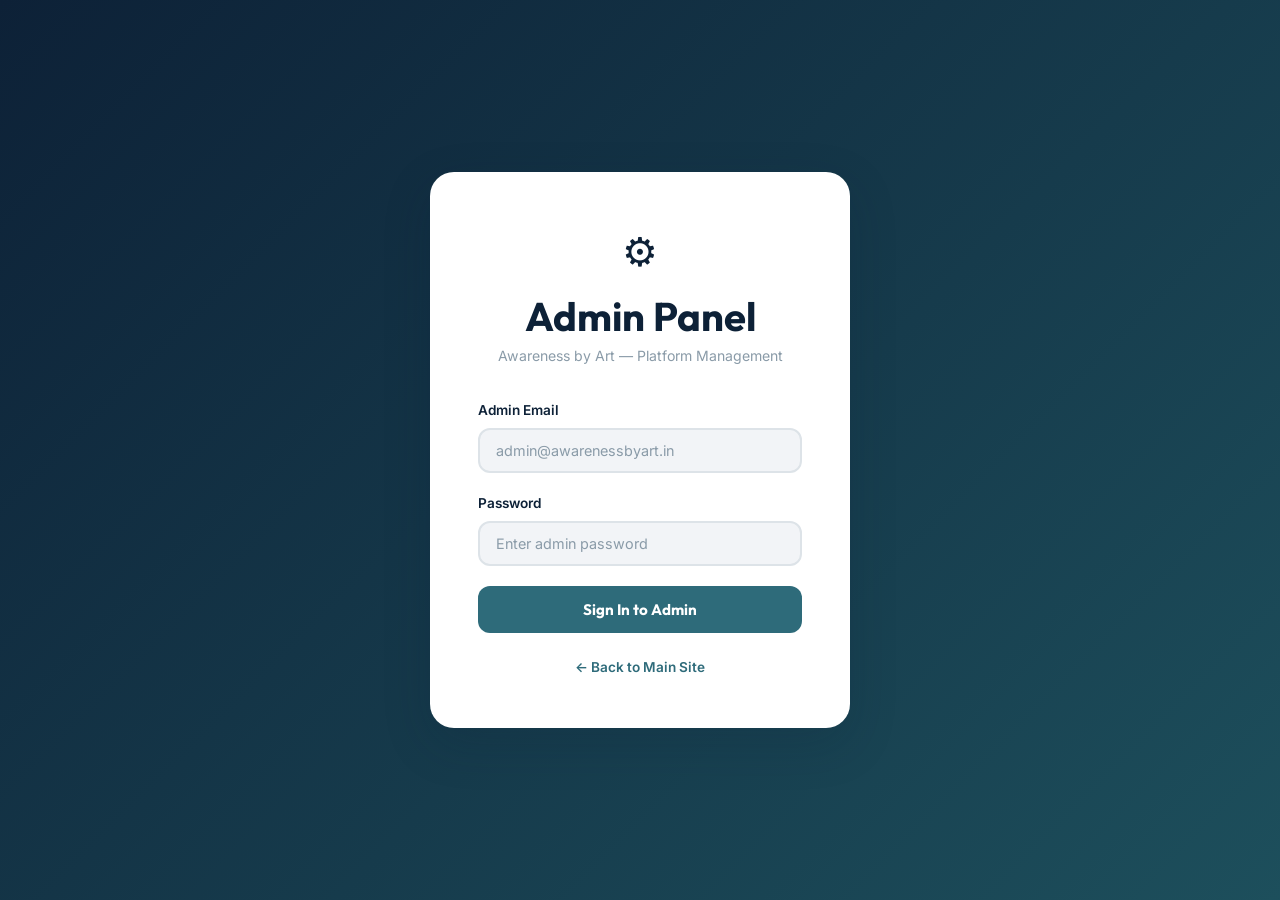
==== admin.html @ 3b75ef31 "Initial release: Awareness by Art platform with admin panel - Public site: home, events & calendar, " ====
<!DOCTYPE html>
<html lang="en">
<head>
  <meta charset="UTF-8" />
  <meta name="viewport" content="width=device-width, initial-scale=1.0" />
  <title>Admin Panel — Awareness by Art</title>
  <link rel="icon" href="data:image/svg+xml,<svg xmlns='http://www.w3.org/2000/svg' viewBox='0 0 100 100'><text y='.9em' font-size='90'>&#x2699;</text></svg>" />
  <link rel="stylesheet" href="css/style.css" />
  <link rel="preconnect" href="https://fonts.googleapis.com" />
  <link rel="preconnect" href="https://fonts.gstatic.com" crossorigin />
  <style>
    /* ─── Admin-specific overrides ─── */
    .admin-layout { display: grid; grid-template-columns: 260px 1fr; min-height: 100vh; }
    .admin-sidebar {
      background: var(--navy); color: white; padding: 0;
      position: sticky; top: 0; height: 100vh; overflow-y: auto;
      display: flex; flex-direction: column;
    }
    .admin-brand { padding: 24px; border-bottom: 1px solid rgba(255,255,255,0.08); }
    .admin-brand h2 { color: white; font-size: 1.1rem; margin-bottom: 2px; }
    .admin-brand p { color: rgba(255,255,255,0.4); font-size: 0.75rem; }
    .admin-nav { padding: 16px 0; flex: 1; }
    .admin-nav-item {
      display: flex; align-items: center; gap: 12px;
      padding: 12px 24px; color: rgba(255,255,255,0.55);
      font-weight: 500; font-size: 0.88rem; cursor: pointer;
      transition: all 0.2s ease; border-left: 3px solid transparent;
    }
    .admin-nav-item:hover { color: white; background: rgba(255,255,255,0.06); }
    .admin-nav-item.active { color: white; background: rgba(46,107,122,0.25); border-left-color: var(--primary-light); font-weight: 700; }
    .admin-nav-item .nav-icon { font-size: 1.1rem; width: 24px; text-align: center; }
    .admin-nav-footer { padding: 16px 24px; border-top: 1px solid rgba(255,255,255,0.08); }
    .admin-main { background: var(--bg); padding: 32px; overflow-y: auto; }
    .admin-header { display: flex; align-items: center; justify-content: space-between; margin-bottom: 32px; }
    .admin-header h1 { font-size: 1.5rem; }
    .admin-stat-grid { display: grid; grid-template-columns: repeat(4, 1fr); gap: 20px; margin-bottom: 32px; }
    .admin-stat {
      background: white; border-radius: var(--radius-lg); padding: 24px;
      box-shadow: var(--shadow-sm); border: 1px solid var(--border-light);
    }
    .admin-stat .label { color: var(--text-muted); font-size: 0.78rem; font-weight: 600; text-transform: uppercase; letter-spacing: 0.08em; margin-bottom: 8px; }
    .admin-stat .value { font-family: var(--font-heading); font-size: 2rem; font-weight: 900; color: var(--navy); }
    .admin-stat .sub { color: var(--text-muted); font-size: 0.8rem; margin-top: 4px; }
    .admin-stat.primary .value { color: var(--primary); }
    .admin-stat.gold .value { color: var(--gold); }
    .admin-stat.success .value { color: var(--success); }

    .admin-card { background: white; border-radius: var(--radius-lg); box-shadow: var(--shadow-sm); border: 1px solid var(--border-light); overflow: hidden; }
    .admin-card-header { padding: 20px 24px; border-bottom: 1px solid var(--border-light); display: flex; align-items: center; justify-content: space-between; }
    .admin-card-header h3 { font-size: 1rem; }
    .admin-card-body { padding: 24px; }
    .admin-card-body.flush { padding: 0; }

    .admin-table { width: 100%; border-collapse: collapse; }
    .admin-table th { text-align: left; padding: 12px 16px; font-size: 0.75rem; font-weight: 700; color: var(--text-muted); text-transform: uppercase; letter-spacing: 0.06em; background: var(--bg); border-bottom: 2px solid var(--border); white-space: nowrap; }
    .admin-table td { padding: 14px 16px; border-bottom: 1px solid var(--border-light); font-size: 0.88rem; color: var(--text-secondary); vertical-align: middle; }
    .admin-table tr:hover td { background: rgba(46,107,122,0.04); }
    .admin-table .actions { display: flex; gap: 6px; flex-wrap: nowrap; }

    .admin-filters { display: flex; gap: 12px; align-items: center; flex-wrap: wrap; margin-bottom: 20px; }
    .admin-search { padding: 10px 16px; border: 2px solid var(--border); border-radius: var(--radius-md); font-size: 0.88rem; background: white; min-width: 240px; outline: none; transition: border-color 0.2s; }
    .admin-search:focus { border-color: var(--primary); }

    .btn-xs { padding: 5px 10px; font-size: 0.75rem; border-radius: 6px; }
    .btn-success { background: var(--success); color: white; }
    .btn-success:hover { background: #1aab4f; }
    .btn-warning { background: var(--warning); color: white; }
    .btn-warning:hover { background: #d98b09; }
    .btn-danger { background: var(--error); color: white; }
    .btn-danger:hover { background: #d63131; }

    /* Login screen */
    .admin-login-screen {
      min-height: 100vh; display: flex; align-items: center; justify-content: center;
      background: linear-gradient(135deg, var(--navy) 0%, var(--primary-dark) 100%);
    }
    .admin-login-box {
      background: white; border-radius: var(--radius-xl); padding: 48px;
      max-width: 420px; width: 100%; box-shadow: var(--shadow-xl);
    }

    /* Event form */
    .event-form-grid { display: grid; grid-template-columns: 1fr 1fr; gap: 16px; }

    @media (max-width: 1024px) {
      .admin-layout { grid-template-columns: 1fr; }
      .admin-sidebar { position: fixed; left: -280px; z-index: 200; transition: left 0.3s; width: 260px; }
      .admin-sidebar.open { left: 0; }
      .admin-stat-grid { grid-template-columns: repeat(2, 1fr); }
      .admin-mobile-toggle { display: block !important; }
    }
    @media (max-width: 600px) {
      .admin-stat-grid { grid-template-columns: 1fr; }
      .admin-main { padding: 16px; }
      .event-form-grid { grid-template-columns: 1fr; }
    }
    .admin-mobile-toggle { display: none; position: fixed; top: 16px; left: 16px; z-index: 201; background: var(--navy); color: white; width: 44px; height: 44px; border-radius: 50%; font-size: 1.3rem; box-shadow: var(--shadow-lg); }
  </style>
</head>
<body>

<!-- LOGIN SCREEN -->
<div id="admin-login-screen" class="admin-login-screen">
  <div class="admin-login-box">
    <div style="text-align:center;margin-bottom:32px">
      <div style="font-size:2.5rem;margin-bottom:8px">&#9881;</div>
      <h2 style="margin-bottom:4px">Admin Panel</h2>
      <p style="color:var(--text-muted);font-size:0.88rem">Awareness by Art &mdash; Platform Management</p>
    </div>
    <div class="form-group">
      <label class="form-label" for="admin-email">Admin Email</label>
      <input id="admin-email" class="form-input" type="email" placeholder="admin@awarenessbyart.in" />
    </div>
    <div class="form-group">
      <label class="form-label" for="admin-pass">Password</label>
      <input id="admin-pass" class="form-input" type="password" placeholder="Enter admin password" />
    </div>
    <button class="form-submit" onclick="adminLogin()">Sign In to Admin</button>
    <p style="text-align:center;margin-top:20px">
      <a href="index.html" style="color:var(--primary);font-size:0.85rem;font-weight:600">&larr; Back to Main Site</a>
    </p>
  </div>
</div>

<!-- ADMIN LAYOUT (hidden until login) -->
<div id="admin-app" style="display:none">
  <button class="admin-mobile-toggle" onclick="document.querySelector('.admin-sidebar').classList.toggle('open')">&#9776;</button>
  <div class="admin-layout">
    <!-- Sidebar -->
    <div class="admin-sidebar">
      <div class="admin-brand">
        <h2>Awareness by Art</h2>
        <p>Admin Panel</p>
      </div>
      <div class="admin-nav">
        <div class="admin-nav-item active" data-tab="dashboard" onclick="switchAdminTab('dashboard')">
          <span class="nav-icon">&#128202;</span> Dashboard
        </div>
        <div class="admin-nav-item" data-tab="submissions" onclick="switchAdminTab('submissions')">
          <span class="nav-icon">&#128444;</span> Submissions
        </div>
        <div class="admin-nav-item" data-tab="results" onclick="switchAdminTab('results')">
          <span class="nav-icon">&#127942;</span> Declare Results
        </div>
        <div class="admin-nav-item" data-tab="users" onclick="switchAdminTab('users')">
          <span class="nav-icon">&#128101;</span> Users
        </div>
        <div class="admin-nav-item" data-tab="events" onclick="switchAdminTab('events')">
          <span class="nav-icon">&#128197;</span> Events
        </div>
      </div>
      <div class="admin-nav-footer">
        <a href="index.html" style="color:rgba(255,255,255,0.4);font-size:0.82rem;display:block;margin-bottom:12px">&larr; Back to Main Site</a>
        <button class="btn btn-outline btn-sm" style="width:100%;color:rgba(255,255,255,0.6);border-color:rgba(255,255,255,0.15)" onclick="adminLogout()">Sign Out</button>
      </div>
    </div>

    <!-- Main Content -->
    <div class="admin-main" id="admin-main"></div>
  </div>
</div>

<!-- Toast container -->
<div class="toast-container" id="toast-container" role="status" aria-live="polite"></div>

<script src="js/data.js"></script>
<script src="js/admin.js"></script>
</body>
</html>
---- css/style.css ----
/* ============================================
   THE DIGITAL ATELIER — Design System
   Primary: #2E6B7A (Teal)
   Background: #F2F4F7 (Light Gray)
   Text: #0D2137 (Dark Navy)
   Accent Gold: #C5A028
   ============================================ */

@import url('https://fonts.googleapis.com/css2?family=Outfit:wght@300;400;500;600;700;800;900&family=Inter:wght@300;400;500;600;700&display=swap');

/* ─── CSS Variables ─── */
:root {
  --primary: #2E6B7A;
  --primary-dark: #1d4f5c;
  --primary-light: #3d8fa2;
  --primary-pale: #e8f4f7;
  --navy: #0D2137;
  --navy-mid: #1a3a55;
  --gold: #C5A028;
  --gold-light: #f5d76e;
  --silver: #8A9BA8;
  --bronze: #b87333;
  --bg: #F2F4F7;
  --bg-white: #ffffff;
  --bg-card: #ffffff;
  --text-primary: #0D2137;
  --text-secondary: #4A6070;
  --text-muted: #8A9BA8;
  --border: #DDE3E8;
  --border-light: #EEF1F4;
  --success: #22c55e;
  --warning: #f59e0b;
  --error: #ef4444;
  --shadow-sm: 0 1px 3px rgba(13,33,55,0.08);
  --shadow-md: 0 4px 16px rgba(13,33,55,0.10);
  --shadow-lg: 0 8px 32px rgba(13,33,55,0.14);
  --shadow-xl: 0 16px 48px rgba(13,33,55,0.18);
  --radius-sm: 8px;
  --radius-md: 12px;
  --radius-lg: 16px;
  --radius-xl: 24px;
  --radius-pill: 999px;
  --transition: all 0.25s cubic-bezier(0.4,0,0.2,1);
  --font-heading: 'Outfit', sans-serif;
  --font-body: 'Inter', sans-serif;
}

/* ─── Reset ─── */
*, *::before, *::after { box-sizing: border-box; margin: 0; padding: 0; }
html { scroll-behavior: smooth; font-size: 16px; }
body {
  font-family: var(--font-body);
  background: var(--bg);
  color: var(--text-primary);
  line-height: 1.6;
  overflow-x: hidden;
}
img { max-width: 100%; display: block; }
a { text-decoration: none; color: inherit; }
button { cursor: pointer; border: none; background: none; font-family: inherit; }
ul { list-style: none; }
input, select, textarea { font-family: inherit; }

/* ─── Typography ─── */
h1,h2,h3,h4,h5,h6 { font-family: var(--font-heading); color: var(--navy); line-height: 1.2; }
h1 { font-size: clamp(2rem, 5vw, 3.5rem); font-weight: 800; }
h2 { font-size: clamp(1.5rem, 3.5vw, 2.5rem); font-weight: 700; }
h3 { font-size: clamp(1.1rem, 2.5vw, 1.5rem); font-weight: 700; }
h4 { font-size: 1.1rem; font-weight: 600; }
p { color: var(--text-secondary); line-height: 1.7; }

/* ─── Layout ─── */
.container { max-width: 1200px; margin: 0 auto; padding: 0 24px; }
.section { padding: 80px 0; }
.section-sm { padding: 48px 0; }
.section-title { text-align: center; margin-bottom: 16px; }
.section-subtitle { text-align: center; color: var(--text-secondary); max-width: 560px; margin: 0 auto 48px; font-size: 1rem; }
.grid-3 { display: grid; grid-template-columns: repeat(3, 1fr); gap: 24px; }
.grid-4 { display: grid; grid-template-columns: repeat(4, 1fr); gap: 24px; }
.grid-2 { display: grid; grid-template-columns: repeat(2, 1fr); gap: 24px; }

/* ─── Buttons ─── */
.btn {
  display: inline-flex; align-items: center; gap: 8px;
  padding: 12px 24px; border-radius: var(--radius-md);
  font-family: var(--font-heading); font-weight: 600; font-size: 0.9rem;
  transition: var(--transition); letter-spacing: 0.02em; white-space: nowrap;
}
.btn-primary { background: var(--primary); color: white; }
.btn-primary:hover { background: var(--primary-dark); transform: translateY(-1px); box-shadow: 0 4px 16px rgba(46,107,122,0.35); }
.btn-outline { background: transparent; color: var(--primary); border: 2px solid var(--primary); }
.btn-outline:hover { background: var(--primary); color: white; }
.btn-dark { background: var(--navy); color: white; }
.btn-dark:hover { background: var(--navy-mid); transform: translateY(-1px); }
.btn-gold { background: var(--gold); color: white; }
.btn-gold:hover { background: #a8881f; }
.btn-sm { padding: 8px 16px; font-size: 0.82rem; }
.btn-lg { padding: 16px 36px; font-size: 1rem; border-radius: var(--radius-lg); }

/* ─── Cards ─── */
.card {
  background: var(--bg-card); border-radius: var(--radius-lg);
  box-shadow: var(--shadow-sm); transition: var(--transition);
  overflow: hidden;
}
.card:hover { box-shadow: var(--shadow-md); transform: translateY(-3px); }
.card-body { padding: 24px; }

/* ─── Pills / Badges ─── */
.pill {
  display: inline-flex; align-items: center; gap: 6px;
  padding: 4px 12px; border-radius: var(--radius-pill);
  font-size: 0.75rem; font-weight: 700; letter-spacing: 0.08em; text-transform: uppercase;
}
.pill-primary { background: var(--primary-pale); color: var(--primary); }
.pill-gold { background: #fef3c7; color: #92400e; }
.pill-navy { background: var(--navy); color: white; }
.pill-teal-solid { background: var(--primary); color: white; }
.pill-gray { background: var(--border); color: var(--text-secondary); }
.rank-gold { background: var(--gold); color: white; }
.rank-silver { background: var(--silver); color: white; }
.rank-bronze { background: var(--bronze); color: white; }

/* ─── HEADER ─── */
#site-header {
  position: sticky; top: 0; z-index: 100;
  background: var(--bg-white);
  border-bottom: 1px solid var(--border-light);
  box-shadow: var(--shadow-sm);
}
.header-inner {
  display: flex; align-items: center; gap: 32px;
  padding: 0 24px; height: 70px; max-width: 1200px; margin: 0 auto;
}
.logo {
  font-family: var(--font-heading); font-weight: 800; font-size: 1.3rem;
  color: var(--navy); white-space: nowrap; flex-shrink: 0;
}
.logo span { color: var(--primary); }
nav { display: flex; align-items: center; gap: 4px; flex: 1; }
.nav-link {
  padding: 8px 14px; border-radius: var(--radius-sm);
  font-family: var(--font-heading); font-weight: 500; font-size: 0.9rem;
  color: var(--text-secondary); transition: var(--transition); white-space: nowrap;
}
.nav-link:hover { color: var(--primary); background: var(--primary-pale); }
.nav-link.active { color: var(--primary); font-weight: 700; border-bottom: 2px solid var(--primary); border-radius: 0; }
.header-actions { display: flex; align-items: center; gap: 10px; flex-shrink: 0; margin-left: auto; }
.btn-login { color: var(--text-secondary); font-weight: 600; font-size: 0.88rem; padding: 8px 14px; border-radius: var(--radius-sm); transition: var(--transition); font-family: var(--font-heading); }
.btn-login:hover { color: var(--primary); background: var(--primary-pale); }
.btn-register { background: var(--primary); color: white; padding: 10px 20px; border-radius: var(--radius-md); font-family: var(--font-heading); font-weight: 700; font-size: 0.88rem; transition: var(--transition); }
.btn-register:hover { background: var(--primary-dark); }

/* ─── HERO CAROUSEL ─── */
.hero-carousel { position: relative; overflow: hidden; background: var(--navy); }
.carousel-slides { display: flex; transition: transform 0.6s cubic-bezier(0.4,0,0.2,1); }
.carousel-slide {
  min-width: 100%; height: 520px; position: relative;
  display: flex; align-items: center;
}
.slide-bg {
  position: absolute; inset: 0;
  background-size: cover; background-position: center;
}
.slide-overlay {
  position: absolute; inset: 0;
  background: linear-gradient(90deg, rgba(13,33,55,0.85) 0%, rgba(13,33,55,0.4) 60%, transparent 100%);
}
.slide-content {
  position: relative; z-index: 2;
  max-width: 1200px; margin: 0 auto; padding: 0 48px;
}
.slide-tag { margin-bottom: 12px; }
.slide-title { color: white; margin-bottom: 12px; font-size: clamp(2rem, 4vw, 3rem); }
.slide-desc { color: rgba(255,255,255,0.8); max-width: 480px; margin-bottom: 28px; font-size: 1rem; }
.slide-actions { display: flex; gap: 12px; flex-wrap: wrap; }
.carousel-dots { position: absolute; bottom: 24px; left: 50%; transform: translateX(-50%); display: flex; gap: 8px; z-index: 3; }
.dot { width: 8px; height: 8px; border-radius: 50%; background: rgba(255,255,255,0.4); transition: var(--transition); cursor: pointer; }
.dot.active { background: white; width: 24px; border-radius: 4px; }
.carousel-arrow {
  position: absolute; top: 50%; transform: translateY(-50%); z-index: 3;
  width: 44px; height: 44px; border-radius: 50%;
  background: rgba(255,255,255,0.15); backdrop-filter: blur(8px);
  border: 1px solid rgba(255,255,255,0.25);
  color: white; font-size: 1.2rem;
  display: flex; align-items: center; justify-content: center;
  transition: var(--transition); cursor: pointer;
}
.carousel-arrow:hover { background: rgba(255,255,255,0.3); }
.arrow-prev { left: 20px; }
.arrow-next { right: 20px; }

/* ─── STATS BAR ─── */
.stats-bar {
  background: var(--navy);
  padding: 0;
}
.stats-inner {
  display: flex; justify-content: center; gap: 0;
  max-width: 1200px; margin: 0 auto;
}
.stat-item {
  flex: 1; padding: 20px 24px; text-align: center;
  border-right: 1px solid rgba(255,255,255,0.1);
}
.stat-item:last-child { border-right: none; }
.stat-num { font-family: var(--font-heading); font-size: 1.8rem; font-weight: 800; color: var(--gold); }
.stat-label { font-size: 0.78rem; color: rgba(255,255,255,0.6); font-weight: 500; text-transform: uppercase; letter-spacing: 0.08em; margin-top: 2px; }

/* ─── UPCOMING EVENTS ─── */
.event-card {
  background: var(--bg-card); border-radius: var(--radius-lg);
  box-shadow: var(--shadow-sm); transition: var(--transition);
  padding: 28px; display: flex; flex-direction: column; gap: 16px;
  border: 1px solid var(--border-light);
}
.event-card:hover { box-shadow: var(--shadow-md); transform: translateY(-4px); }
.event-date-num { font-family: var(--font-heading); font-size: 3rem; font-weight: 900; color: var(--border); line-height: 1; }
.event-month { font-family: var(--font-heading); font-size: 0.8rem; font-weight: 800; color: var(--primary); letter-spacing: 0.12em; text-transform: uppercase; margin-top: 2px; }
.event-title { font-family: var(--font-heading); font-size: 1.3rem; font-weight: 800; color: var(--navy); }
.event-desc { color: var(--text-secondary); font-size: 0.9rem; flex: 1; }
.event-card-footer { margin-top: auto; }

/* ─── DREAM GENERATOR ─── */
.dream-section {
  background: var(--primary);
  border-radius: var(--radius-xl);
  padding: 56px 48px;
  position: relative; overflow: hidden;
}
.dream-section::before {
  content: '';
  position: absolute; right: -60px; top: -60px;
  width: 320px; height: 320px;
  border-radius: 50%;
  background: rgba(255,255,255,0.07);
}
.dream-section::after {
  content: '';
  position: absolute; right: 80px; bottom: -80px;
  width: 200px; height: 200px;
  border-radius: 50%;
  background: rgba(255,255,255,0.05);
}
.dream-content { position: relative; z-index: 1; }
.dream-title { color: white; font-size: clamp(1.8rem, 3.5vw, 2.4rem); font-weight: 900; margin-bottom: 12px; }
.dream-desc { color: rgba(255,255,255,0.75); margin-bottom: 28px; max-width: 520px; }
.dream-output {
  background: rgba(255,255,255,0.12);
  backdrop-filter: blur(12px);
  border: 1px solid rgba(255,255,255,0.2);
  border-radius: var(--radius-lg);
  padding: 24px 32px;
  min-height: 72px;
  display: flex; align-items: center;
  margin-top: 20px;
}
.dream-output p {
  color: rgba(255,255,255,0.9);
  font-style: italic; font-size: 1.05rem; font-family: var(--font-heading);
  font-weight: 500;
}
.btn-generate {
  background: white; color: var(--primary);
  padding: 12px 28px; border-radius: var(--radius-md);
  font-family: var(--font-heading); font-weight: 700; font-size: 0.9rem;
  transition: var(--transition); cursor: pointer; border: none;
  display: inline-flex; align-items: center; gap: 8px;
}
.btn-generate:hover { transform: translateY(-2px); box-shadow: 0 6px 20px rgba(0,0,0,0.2); }

/* ─── GALLERY OF MASTERS (Winners) ─── */
.winner-card { position: relative; border-radius: var(--radius-lg); overflow: hidden; background: var(--bg-card); box-shadow: var(--shadow-sm); transition: var(--transition); }
.winner-card:hover { box-shadow: var(--shadow-lg); transform: translateY(-4px); }
.winner-img { width: 100%; aspect-ratio: 4/3; object-fit: cover; }
.winner-img-placeholder { width: 100%; aspect-ratio: 4/3; background: linear-gradient(135deg, #1d4f5c 0%, #2E6B7A 50%, #3d8fa2 100%); display: flex; align-items: center; justify-content: center; }
.winner-rank-badge {
  position: absolute; top: 16px; left: 16px;
  display: flex; align-items: center; gap: 6px;
  padding: 6px 14px; border-radius: var(--radius-pill);
  font-size: 0.75rem; font-weight: 800; letter-spacing: 0.08em; text-transform: uppercase;
}
.winner-info { padding: 20px; }
.winner-name { font-family: var(--font-heading); font-weight: 800; color: var(--navy); margin-bottom: 4px; font-size: 1.05rem; }
.winner-artist { color: var(--primary); font-weight: 600; font-size: 0.88rem; margin-bottom: 10px; }
.winner-meta { display: flex; align-items: center; justify-content: space-between; }
.winner-category { background: var(--border); color: var(--text-secondary); font-size: 0.72rem; font-weight: 700; letter-spacing: 0.08em; text-transform: uppercase; padding: 4px 10px; border-radius: 4px; }
.winner-age { color: var(--text-muted); font-style: italic; font-size: 0.85rem; }

/* ─── CATEGORIES ─── */
.category-card {
  border-radius: var(--radius-lg); padding: 32px; transition: var(--transition);
  cursor: pointer; overflow: hidden; position: relative;
}
.category-card:hover { transform: translateY(-4px); box-shadow: var(--shadow-lg); }
.category-card.dark { background: var(--navy); color: white; }
.category-card.light { background: var(--bg-card); border: 1px solid var(--border); }
.category-card.teal { background: var(--primary); color: white; }
.category-card.dark h3, .category-card.teal h3 { color: white; }
.category-card.dark p, .category-card.teal p { color: rgba(255,255,255,0.75); }
.category-age-pill {
  display: inline-block; padding: 5px 14px; border-radius: 4px;
  font-size: 0.75rem; font-weight: 800; letter-spacing: 0.08em; text-transform: uppercase;
  margin-bottom: 16px;
}
.category-card.dark .category-age-pill { background: rgba(255,255,255,0.12); color: white; }
.category-card.light .category-age-pill { background: var(--border); color: var(--navy); }
.category-card.teal .category-age-pill { background: rgba(255,255,255,0.2); color: white; }
.category-icon { font-size: 2.5rem; margin-bottom: 16px; }

/* ─── PRIZES ─── */
.prizes-section { background: var(--navy); }
.prize-card {
  background: rgba(255,255,255,0.06);
  border: 1px solid rgba(255,255,255,0.1);
  border-radius: var(--radius-lg); padding: 32px; text-align: center;
  transition: var(--transition);
}
.prize-card:hover { background: rgba(255,255,255,0.1); transform: translateY(-4px); }
.prize-icon { font-size: 3rem; margin-bottom: 16px; }
.prize-title { color: white; font-size: 1.2rem; font-weight: 800; margin-bottom: 8px; }
.prize-desc { color: rgba(255,255,255,0.65); font-size: 0.88rem; }
.prize-card.featured {
  background: linear-gradient(135deg, rgba(197,160,40,0.2) 0%, rgba(197,160,40,0.05) 100%);
  border-color: rgba(197,160,40,0.4);
}
.prize-card.featured .prize-title { color: var(--gold); }
.prize-amount { font-family: var(--font-heading); font-size: 2rem; font-weight: 900; color: var(--gold); }

/* ─── FAQ ─── */
.faq-item { border-bottom: 1px solid var(--border); }
.faq-question {
  display: flex; justify-content: space-between; align-items: center;
  padding: 20px 0; cursor: pointer; font-family: var(--font-heading);
  font-weight: 700; font-size: 1rem; color: var(--navy);
  transition: var(--transition); gap: 16px;
}
.faq-question:hover { color: var(--primary); }
.faq-icon { flex-shrink: 0; width: 28px; height: 28px; border-radius: 50%; border: 2px solid var(--border); display: flex; align-items: center; justify-content: center; font-size: 1rem; color: var(--text-muted); transition: var(--transition); }
.faq-item.open .faq-icon { background: var(--primary); border-color: var(--primary); color: white; transform: rotate(45deg); }
.faq-answer { max-height: 0; overflow: hidden; transition: max-height 0.3s ease; }
.faq-answer-inner { padding: 0 0 20px; color: var(--text-secondary); font-size: 0.95rem; line-height: 1.7; }
.faq-item.open .faq-answer { max-height: 300px; }

/* ─── INSTAGRAM GRID ─── */
.instagram-grid { display: grid; grid-template-columns: repeat(6, 1fr); gap: 4px; }
.insta-item {
  aspect-ratio: 1; border-radius: 4px;
  background: linear-gradient(135deg, var(--primary-pale) 0%, var(--primary-pale) 100%);
  overflow: hidden; position: relative; cursor: pointer;
}
.insta-item::after {
  content: '♥'; position: absolute; inset: 0;
  background: rgba(46,107,122,0.75); color: white; font-size: 1.5rem;
  display: flex; align-items: center; justify-content: center;
  opacity: 0; transition: var(--transition);
}
.insta-item:hover::after { opacity: 1; }

/* ─── CALENDAR PAGE ─── */
.calendar-section { background: var(--bg-white); min-height: 100vh; padding: 48px 0; }
.calendar-header { display: flex; align-items: center; justify-content: space-between; margin-bottom: 32px; }
.calendar-nav-btn { width: 40px; height: 40px; border-radius: 50%; border: 1px solid var(--border); background: white; color: var(--navy); font-size: 1.1rem; display: flex; align-items: center; justify-content: center; cursor: pointer; transition: var(--transition); }
.calendar-nav-btn:hover { background: var(--primary); border-color: var(--primary); color: white; }
.calendar-month-title { font-family: var(--font-heading); font-size: 1.3rem; font-weight: 700; color: var(--navy); }
.filter-tabs { display: flex; gap: 8px; margin-bottom: 32px; flex-wrap: wrap; }
.filter-tab {
  padding: 8px 20px; border-radius: var(--radius-pill);
  font-family: var(--font-heading); font-weight: 600; font-size: 0.85rem;
  cursor: pointer; transition: var(--transition);
  border: 2px solid var(--border); background: white; color: var(--text-secondary);
}
.filter-tab:hover { border-color: var(--primary); color: var(--primary); }
.filter-tab.active { background: var(--primary); border-color: var(--primary); color: white; }
.calendar-grid-wrap { background: white; border-radius: var(--radius-xl); box-shadow: var(--shadow-md); overflow: hidden; }
.calendar-weekdays {
  display: grid; grid-template-columns: repeat(7, 1fr);
  background: var(--bg); border-bottom: 1px solid var(--border);
}
.weekday { padding: 14px; text-align: center; font-size: 0.78rem; font-weight: 700; color: var(--text-muted); letter-spacing: 0.08em; text-transform: uppercase; }
.calendar-days { display: grid; grid-template-columns: repeat(7, 1fr); }
.cal-day {
  min-height: 88px; padding: 10px; border-right: 1px solid var(--border-light);
  border-bottom: 1px solid var(--border-light); cursor: pointer;
  transition: var(--transition); position: relative;
}
.cal-day:hover { background: var(--primary-pale); }
.cal-day.other-month { opacity: 0.35; }
.cal-day.today { background: #e8f4f7; }
.cal-day.today .cal-day-num { background: var(--primary); color: white; border-radius: 50%; width: 28px; height: 28px; display: flex; align-items: center; justify-content: center; font-weight: 700; }
.cal-day.selected { background: var(--primary-pale); outline: 2px solid var(--primary); }
.cal-day-num { font-family: var(--font-heading); font-weight: 600; font-size: 0.95rem; color: var(--navy); margin-bottom: 4px; width: 28px; height: 28px; display: flex; align-items: center; justify-content: center; }
.cal-day-events { display: flex; gap: 3px; flex-wrap: wrap; }
.cal-event-dot { width: 7px; height: 7px; border-radius: 50%; }
.dot-competition { background: var(--primary); }
.dot-workshop { background: var(--gold); }
.dot-special { background: var(--silver); }
.calendar-legend { display: flex; gap: 20px; margin-top: 20px; flex-wrap: wrap; }
.legend-item { display: flex; align-items: center; gap: 8px; font-size: 0.82rem; color: var(--text-secondary); font-weight: 500; }
.legend-dot { width: 10px; height: 10px; border-radius: 50%; }

/* Event sidebar */
.calendar-layout { display: grid; grid-template-columns: 1fr 320px; gap: 32px; align-items: start; }
.event-sidebar { background: white; border-radius: var(--radius-xl); box-shadow: var(--shadow-md); padding: 28px; }
.sidebar-title { font-family: var(--font-heading); font-size: 1rem; font-weight: 700; color: var(--navy); margin-bottom: 20px; }
.sidebar-event-item { padding: 16px; border-radius: var(--radius-md); border: 1px solid var(--border-light); margin-bottom: 12px; cursor: pointer; transition: var(--transition); }
.sidebar-event-item:hover { border-color: var(--primary); background: var(--primary-pale); }
.sidebar-event-type { display: flex; align-items: center; gap: 6px; margin-bottom: 6px; }
.sidebar-event-name { font-weight: 600; color: var(--navy); font-size: 0.9rem; }
.sidebar-event-time { color: var(--text-muted); font-size: 0.8rem; margin-top: 4px; }

/* ─── MODAL ─── */
.modal-overlay {
  display: none; position: fixed; inset: 0; z-index: 200;
  background: rgba(13,33,55,0.6); backdrop-filter: blur(4px);
  align-items: center; justify-content: center; padding: 20px;
}
.modal-overlay.open { display: flex; }
.modal {
  background: white; border-radius: var(--radius-xl);
  padding: 40px; max-width: 480px; width: 100%;
  box-shadow: var(--shadow-xl); position: relative;
  max-height: 90vh; overflow-y: auto;
}
.modal-lg { max-width: 640px; }
.modal-xl { max-width: 780px; }
.modal-close {
  position: absolute; top: 16px; right: 16px;
  width: 36px; height: 36px; border-radius: 50%;
  background: var(--bg); border: 1px solid var(--border);
  font-size: 1.2rem; color: var(--text-secondary);
  display: flex; align-items: center; justify-content: center;
  cursor: pointer; transition: var(--transition);
}
.modal-close:hover { background: var(--border); color: var(--navy); }
.modal h2 { margin-bottom: 8px; }
.modal .modal-desc { color: var(--text-secondary); margin-bottom: 28px; font-size: 0.9rem; }

/* ─── FORMS ─── */
.form-group { margin-bottom: 20px; }
.form-label { display: block; font-weight: 600; font-size: 0.85rem; color: var(--navy); margin-bottom: 6px; }
.form-input, .form-select, .form-textarea {
  width: 100%; padding: 12px 16px; border: 2px solid var(--border);
  border-radius: var(--radius-md); font-size: 0.9rem; color: var(--navy);
  background: var(--bg); transition: var(--transition); outline: none;
}
.form-input:focus, .form-select:focus, .form-textarea:focus {
  border-color: var(--primary); background: white;
  box-shadow: 0 0 0 3px rgba(46,107,122,0.12);
}
.form-input::placeholder { color: var(--text-muted); }
.form-textarea { resize: vertical; min-height: 100px; }
.form-row { display: grid; grid-template-columns: 1fr 1fr; gap: 16px; }
.form-divider { display: flex; align-items: center; gap: 12px; margin: 20px 0; color: var(--text-muted); font-size: 0.85rem; }
.form-divider::before, .form-divider::after { content: ''; flex: 1; height: 1px; background: var(--border); }
.social-btn {
  width: 100%; padding: 11px; border-radius: var(--radius-md);
  border: 2px solid var(--border); background: white;
  font-family: var(--font-body); font-weight: 600; font-size: 0.88rem;
  display: flex; align-items: center; justify-content: center; gap: 10px;
  cursor: pointer; transition: var(--transition); color: var(--navy);
}
.social-btn:hover { border-color: var(--primary); background: var(--primary-pale); }
.form-submit { width: 100%; padding: 14px; background: var(--primary); color: white; border-radius: var(--radius-md); font-family: var(--font-heading); font-weight: 700; font-size: 0.95rem; cursor: pointer; border: none; transition: var(--transition); }
.form-submit:hover { background: var(--primary-dark); }

/* ─── WIZARD / STEPPER ─── */
.wizard-steps { display: flex; align-items: center; gap: 0; margin-bottom: 40px; }
.wizard-step { display: flex; align-items: center; flex: 1; }
.step-circle {
  width: 36px; height: 36px; border-radius: 50%; border: 2px solid var(--border);
  background: white; display: flex; align-items: center; justify-content: center;
  font-family: var(--font-heading); font-weight: 700; font-size: 0.85rem; color: var(--text-muted);
  flex-shrink: 0; transition: var(--transition);
}
.step-circle.done { background: var(--primary); border-color: var(--primary); color: white; }
.step-circle.active { border-color: var(--primary); color: var(--primary); }
.step-connector { flex: 1; height: 2px; background: var(--border); margin: 0 4px; }
.step-connector.done { background: var(--primary); }
.wizard-step-label { display: none; }

/* Upload Zone */
.upload-zone {
  border: 2px dashed var(--border); border-radius: var(--radius-lg);
  padding: 48px 24px; text-align: center; cursor: pointer;
  transition: var(--transition); background: var(--bg);
}
.upload-zone:hover, .upload-zone.drag-over { border-color: var(--primary); background: var(--primary-pale); }
.upload-icon { font-size: 2.5rem; margin-bottom: 12px; }
.upload-zone h4 { margin-bottom: 8px; color: var(--navy); }
.upload-zone p { font-size: 0.85rem; color: var(--text-muted); }
.upload-preview { margin-top: 16px; border-radius: var(--radius-md); overflow: hidden; display: none; }
.upload-preview img { width: 100%; max-height: 200px; object-fit: cover; }

/* ─── GALLERY PAGE ─── */
.gallery-filters { display: flex; gap: 12px; flex-wrap: wrap; margin-bottom: 32px; align-items: center; }
.filter-select {
  padding: 8px 16px; border: 2px solid var(--border); border-radius: var(--radius-pill);
  font-size: 0.85rem; font-family: var(--font-body); color: var(--text-secondary);
  background: white; cursor: pointer; outline: none; transition: var(--transition);
}
.filter-select:focus { border-color: var(--primary); }
.gallery-grid { display: grid; grid-template-columns: repeat(auto-fill, minmax(240px, 1fr)); gap: 20px; }
.gallery-item {
  border-radius: var(--radius-lg); overflow: hidden; background: white;
  box-shadow: var(--shadow-sm); transition: var(--transition); cursor: pointer;
}
.gallery-item:hover { box-shadow: var(--shadow-lg); transform: translateY(-4px); }
.gallery-img { width: 100%; aspect-ratio: 4/3; object-fit: cover; }
.gallery-img-placeholder { width: 100%; aspect-ratio: 4/3; display: flex; align-items: center; justify-content: center; font-size: 2rem; }
.gallery-info { padding: 14px 16px; }
.gallery-artist { font-weight: 700; color: var(--navy); font-size: 0.9rem; }
.gallery-meta { color: var(--text-muted); font-size: 0.78rem; margin-top: 4px; }

/* ─── RESULTS PAGE ─── */
.results-hero {
  background: var(--navy); padding: 60px 0;
  text-align: center;
}
.results-hero h1 { color: white; }
.results-hero p { color: rgba(255,255,255,0.7); max-width: 480px; margin: 12px auto 0; }
.results-grid { display: grid; grid-template-columns: 1fr 2fr; gap: 32px; margin-top: 40px; align-items: start; }
.results-sidebar { background: white; border-radius: var(--radius-xl); padding: 28px; box-shadow: var(--shadow-md); }
.results-main { }
.result-card {
  background: white; border-radius: var(--radius-lg); padding: 20px;
  display: flex; gap: 16px; align-items: flex-start;
  box-shadow: var(--shadow-sm); margin-bottom: 16px;
  transition: var(--transition); border: 1px solid var(--border-light);
}
.result-card:hover { box-shadow: var(--shadow-md); border-color: var(--border); }
.result-rank { font-family: var(--font-heading); font-size: 2rem; font-weight: 900; width: 48px; flex-shrink: 0; text-align: center; }
.result-rank.gold { color: var(--gold); }
.result-rank.silver { color: var(--silver); }
.result-rank.bronze { color: var(--bronze); }
.result-art { width: 80px; height: 60px; border-radius: var(--radius-sm); object-fit: cover; flex-shrink: 0; }
.result-art-placeholder { width: 80px; height: 60px; border-radius: var(--radius-sm); background: var(--primary-pale); flex-shrink: 0; display: flex; align-items: center; justify-content: center; }
.result-info { flex: 1; }
.result-name { font-weight: 700; color: var(--navy); }
.result-artist { color: var(--primary); font-weight: 600; font-size: 0.85rem; }
.result-cat { font-size: 0.78rem; color: var(--text-muted); margin-top: 4px; }

/* ─── ORGANIZATION PAGE ─── */
.org-hero {
  background: linear-gradient(135deg, var(--navy) 0%, var(--primary-dark) 100%);
  padding: 80px 0; text-align: center;
}
.org-hero h1 { color: white; }
.org-hero p { color: rgba(255,255,255,0.75); max-width: 540px; margin: 16px auto 32px; }
.how-it-works { display: flex; gap: 0; position: relative; }
.how-step { flex: 1; text-align: center; padding: 32px 24px; position: relative; }
.how-step:not(:last-child)::after {
  content: '→'; position: absolute; right: -8px; top: 50%; transform: translateY(-50%);
  font-size: 1.5rem; color: var(--border);
}
.how-icon { width: 64px; height: 64px; border-radius: 50%; background: var(--primary-pale); display: flex; align-items: center; justify-content: center; font-size: 1.5rem; margin: 0 auto 16px; }
.how-num { font-family: var(--font-heading); font-size: 2rem; font-weight: 900; color: var(--primary); opacity: 0.3; margin-bottom: 4px; }
.benefit-card { background: white; border-radius: var(--radius-lg); padding: 28px; box-shadow: var(--shadow-sm); border: 1px solid var(--border-light); transition: var(--transition); }
.benefit-card:hover { box-shadow: var(--shadow-md); border-color: var(--primary); }
.benefit-icon { font-size: 2rem; margin-bottom: 12px; }

/* ─── ABOUT PAGE ─── */
.about-intro { display: grid; grid-template-columns: 1fr 1fr; gap: 48px; align-items: center; }
.about-visual { background: linear-gradient(135deg, var(--primary-pale) 0%, #d0eaef 100%); border-radius: var(--radius-xl); padding: 48px; text-align: center; }
.about-visual-icon { font-size: 5rem; margin-bottom: 16px; }
.achievement-grid { display: grid; grid-template-columns: repeat(3, 1fr); gap: 20px; margin-top: 40px; }
.achievement-card { background: white; border-radius: var(--radius-lg); padding: 24px; text-align: center; box-shadow: var(--shadow-sm); border: 1px solid var(--border-light); }
.achievement-num { font-family: var(--font-heading); font-size: 2.2rem; font-weight: 900; color: var(--primary); }
.achievement-label { color: var(--text-secondary); font-size: 0.85rem; margin-top: 4px; }

/* ─── CONTACT PAGE ─── */
.contact-grid { display: grid; grid-template-columns: 1fr 1fr; gap: 48px; align-items: start; }
.contact-info-card { display: flex; gap: 16px; align-items: flex-start; padding: 20px; border-radius: var(--radius-lg); border: 1px solid var(--border-light); background: white; box-shadow: var(--shadow-sm); margin-bottom: 16px; }
.contact-icon { width: 44px; height: 44px; border-radius: 50%; background: var(--primary-pale); display: flex; align-items: center; justify-content: center; font-size: 1.2rem; flex-shrink: 0; }
.contact-details h4 { color: var(--navy); margin-bottom: 4px; }
.contact-details p { font-size: 0.88rem; }

/* ─── DASHBOARD ─── */
.dashboard-layout { display: grid; grid-template-columns: 260px 1fr; gap: 32px; min-height: calc(100vh - 70px); }
.dashboard-sidebar {
  background: white; border-right: 1px solid var(--border-light);
  padding: 32px 0; position: sticky; top: 70px;
  height: calc(100vh - 70px); overflow-y: auto;
}
.sidebar-user { padding: 0 24px 28px; border-bottom: 1px solid var(--border-light); margin-bottom: 12px; }
.user-avatar {
  width: 64px; height: 64px; border-radius: 50%;
  background: linear-gradient(135deg, var(--primary) 0%, var(--primary-light) 100%);
  display: flex; align-items: center; justify-content: center;
  font-size: 1.5rem; font-weight: 800; color: white;
  margin-bottom: 12px; font-family: var(--font-heading);
}
.sidebar-nav-item {
  display: flex; align-items: center; gap: 12px;
  padding: 12px 24px; color: var(--text-secondary);
  font-weight: 500; font-size: 0.9rem; cursor: pointer;
  transition: var(--transition); border-left: 3px solid transparent;
}
.sidebar-nav-item:hover { color: var(--primary); background: var(--primary-pale); }
.sidebar-nav-item.active { color: var(--primary); background: var(--primary-pale); border-left-color: var(--primary); font-weight: 700; }
.dashboard-main { padding: 32px 32px 32px 0; }
.dash-section-title { font-family: var(--font-heading); font-size: 1.2rem; font-weight: 700; color: var(--navy); margin-bottom: 20px; padding-bottom: 12px; border-bottom: 2px solid var(--border-light); }
.stat-card { background: white; border-radius: var(--radius-lg); padding: 24px; box-shadow: var(--shadow-sm); border: 1px solid var(--border-light); text-align: center; }
.stat-card .stat-num { font-family: var(--font-heading); font-size: 2rem; font-weight: 900; color: var(--primary); }
.stat-card .stat-label { color: var(--text-secondary); font-size: 0.82rem; text-transform: uppercase; letter-spacing: 0.08em; margin-top: 4px; }
.submission-table { width: 100%; border-collapse: collapse; }
.submission-table th { text-align: left; padding: 12px 16px; font-size: 0.78rem; font-weight: 700; color: var(--text-muted); text-transform: uppercase; letter-spacing: 0.08em; background: var(--bg); border-bottom: 2px solid var(--border); }
.submission-table td { padding: 14px 16px; border-bottom: 1px solid var(--border-light); font-size: 0.88rem; color: var(--text-secondary); }
.submission-table tr:hover td { background: var(--primary-pale); }
.cert-card { background: white; border-radius: var(--radius-lg); border: 2px solid var(--border-light); padding: 24px; text-align: center; box-shadow: var(--shadow-sm); transition: var(--transition); }
.cert-card:hover { border-color: var(--primary); box-shadow: var(--shadow-md); }
.cert-icon { font-size: 2.5rem; margin-bottom: 12px; }
.cert-title { font-weight: 800; color: var(--navy); margin-bottom: 4px; font-size: 0.95rem; }
.cert-event { color: var(--text-muted); font-size: 0.82rem; }

/* Impact Dashboard */
.impact-bar {
  background: linear-gradient(135deg, var(--primary-dark) 0%, var(--primary) 100%);
  border-radius: var(--radius-xl); padding: 32px;
  display: flex; gap: 32px; align-items: center; flex-wrap: wrap;
  margin-bottom: 40px;
}
.impact-stat { text-align: center; flex: 1; min-width: 120px; }
.impact-num { font-family: var(--font-heading); font-size: 2rem; font-weight: 900; color: white; }
.impact-label { color: rgba(255,255,255,0.7); font-size: 0.78rem; text-transform: uppercase; letter-spacing: 0.08em; }
.tree-icon { font-size: 2rem; color: var(--gold-light); }

/* ─── FOOTER ─── */
footer {
  background: #0a1929;
  padding: 60px 0 0;
  color: rgba(255,255,255,0.75);
}
.footer-grid {
  display: grid; grid-template-columns: 1.5fr 1fr 1fr;
  gap: 48px; max-width: 1200px; margin: 0 auto; padding: 0 24px 48px;
  border-bottom: 1px solid rgba(255,255,255,0.08);
}
.footer-brand .logo { color: white; margin-bottom: 12px; font-size: 1.2rem; }
.footer-brand p { font-size: 0.88rem; max-width: 300px; line-height: 1.7; }
.footer-social { display: flex; gap: 10px; margin-top: 20px; }
.footer-social a { width: 38px; height: 38px; border-radius: 50%; background: rgba(255,255,255,0.08); display: flex; align-items: center; justify-content: center; font-size: 0.85rem; transition: var(--transition); }
.footer-social a:hover { background: var(--primary); }
.footer-newsletter { display: flex; gap: 8px; margin-top: 16px; }
.footer-newsletter input { flex: 1; padding: 10px 16px; border-radius: var(--radius-md); border: 1px solid rgba(255,255,255,0.15); background: rgba(255,255,255,0.08); color: white; font-size: 0.85rem; outline: none; }
.footer-newsletter input::placeholder { color: rgba(255,255,255,0.4); }
.footer-newsletter button { padding: 10px 18px; background: var(--primary); color: white; border-radius: var(--radius-md); font-weight: 700; font-size: 0.85rem; border: none; cursor: pointer; transition: var(--transition); font-family: var(--font-heading); }
.footer-newsletter button:hover { background: var(--primary-light); }
.footer-col h4 { color: var(--primary-light); font-size: 0.75rem; font-weight: 800; letter-spacing: 0.12em; text-transform: uppercase; margin-bottom: 20px; font-family: var(--font-heading); }
.footer-col a { display: block; color: rgba(255,255,255,0.6); font-size: 0.9rem; margin-bottom: 12px; transition: var(--transition); }
.footer-col a:hover { color: white; padding-left: 4px; }
.footer-bottom { text-align: center; padding: 20px 24px; font-size: 0.82rem; color: rgba(255,255,255,0.35); }

/* ─── Toast Notification ─── */
.toast-container { position: fixed; bottom: 24px; right: 24px; z-index: 1000; display: flex; flex-direction: column; gap: 10px; }
.toast {
  background: var(--navy); color: white;
  padding: 14px 20px; border-radius: var(--radius-md);
  box-shadow: var(--shadow-xl); font-size: 0.88rem; font-weight: 500;
  display: flex; align-items: center; gap: 10px;
  animation: slideInRight 0.3s ease; min-width: 280px;
}
.toast.success { border-left: 4px solid var(--success); }
.toast.error { border-left: 4px solid var(--error); }
.toast.info { border-left: 4px solid var(--primary); }
@keyframes slideInRight { from { transform: translateX(100px); opacity: 0; } to { transform: translateX(0); opacity: 1; } }

/* ─── Page loading animation ─── */
#page-content { animation: fadeIn 0.3s ease; }
@keyframes fadeIn { from { opacity: 0; transform: translateY(12px); } to { opacity: 1; transform: translateY(0); } }

/* ─── Responsive ─── */
@media (max-width: 1024px) {
  .calendar-layout { grid-template-columns: 1fr; }
  .results-grid { grid-template-columns: 1fr; }
  .dashboard-layout { grid-template-columns: 1fr; }
  .dashboard-sidebar { position: static; height: auto; display: flex; flex-wrap: wrap; padding: 16px; gap: 4px; }
  .dashboard-main { padding: 24px; }
  .about-intro { grid-template-columns: 1fr; }
  .contact-grid { grid-template-columns: 1fr; }
}
@media (max-width: 768px) {
  .grid-3, .grid-4 { grid-template-columns: repeat(2, 1fr); }
  .grid-2 { grid-template-columns: 1fr; }
  .footer-grid { grid-template-columns: 1fr; gap: 32px; }
  .instagram-grid { grid-template-columns: repeat(3, 1fr); }
  .carousel-slide { height: 380px; }
  .slide-content { padding: 0 24px; }
  .hero-carousel h1 { font-size: 1.8rem; }
  .stats-inner { flex-wrap: wrap; }
  .stat-item { flex: calc(50% - 0.5px); }
  nav { display: none; }
  .how-it-works { flex-direction: column; }
  .how-step::after { display: none; }
  .achievement-grid { grid-template-columns: repeat(2, 1fr); }
  .form-row { grid-template-columns: 1fr; }
  .dream-section { padding: 36px 24px; }
}
@media (max-width: 480px) {
  .grid-3, .grid-4 { grid-template-columns: 1fr; }
  .section { padding: 48px 0; }
  .modal { padding: 24px; }
  .carousel-slide { height: 320px; }
}

/* ─── Utility ─── */
.text-center { text-align: center; }
.text-teal { color: var(--primary); }
.text-gold { color: var(--gold); }
.text-navy { color: var(--navy); }
.mt-8 { margin-top: 8px; }
.mt-16 { margin-top: 16px; }
.mt-24 { margin-top: 24px; }
.mt-32 { margin-top: 32px; }
.mt-48 { margin-top: 48px; }
.mb-8 { margin-bottom: 8px; }
.mb-16 { margin-bottom: 16px; }
.mb-24 { margin-bottom: 24px; }
.mb-32 { margin-bottom: 32px; }
.flex { display: flex; }
.items-center { align-items: center; }
.justify-between { justify-content: space-between; }
.gap-8 { gap: 8px; }
.gap-16 { gap: 16px; }
.w-full { width: 100%; }
.hidden { display: none !important; }
.sr-only { position: absolute; width: 1px; height: 1px; overflow: hidden; clip: rect(0,0,0,0); }

/* ─── Mobile Menu ─── */
.mobile-menu-btn {
  display: none; font-size: 1.5rem; color: var(--navy);
  padding: 8px; border-radius: var(--radius-sm);
  transition: var(--transition);
}
.mobile-menu-btn:hover { background: var(--primary-pale); color: var(--primary); }
@media (max-width: 768px) {
  .mobile-menu-btn { display: flex; align-items: center; justify-content: center; }
  nav {
    display: none; position: absolute; top: 70px; left: 0; right: 0;
    background: white; flex-direction: column; padding: 16px;
    box-shadow: var(--shadow-lg); border-top: 1px solid var(--border-light); z-index: 99;
  }
  nav.open { display: flex; }
  .nav-link { padding: 12px 16px; width: 100%; border-radius: var(--radius-sm); }
  .nav-link.active { border-bottom: none; background: var(--primary-pale); border-radius: var(--radius-sm); }
  .header-actions { gap: 6px; }
  .btn-register { padding: 8px 14px; font-size: 0.8rem; }
}

/* ─── Focus Visible (Keyboard Accessibility) ─── */
:focus-visible {
  outline: 2px solid var(--primary);
  outline-offset: 2px;
}
.btn:focus-visible, .btn-primary:focus-visible, .btn-outline:focus-visible, .btn-dark:focus-visible, .btn-gold:focus-visible {
  outline: 2px solid var(--primary);
  outline-offset: 2px;
  box-shadow: 0 0 0 4px rgba(46,107,122,0.2);
}
.nav-link:focus-visible { background: var(--primary-pale); color: var(--primary); }
.form-submit:focus-visible, .social-btn:focus-visible { outline: 2px solid var(--gold); outline-offset: 2px; }
.modal-close:focus-visible { outline: 2px solid var(--primary); background: var(--border); }
.filter-tab:focus-visible { outline: 2px solid var(--primary); outline-offset: 2px; }
.carousel-arrow:focus-visible { outline: 2px solid white; outline-offset: 2px; }
.sidebar-nav-item:focus-visible { color: var(--primary); background: var(--primary-pale); outline: none; border-left-color: var(--primary); }

/* ─── Contrast Fixes ─── */
.footer-bottom { color: rgba(255,255,255,0.55); }
.cal-day.other-month { opacity: 0.5; }

/* ─── Toast Icon ─── */
.toast-icon {
  display: inline-flex; align-items: center; justify-content: center;
  width: 22px; height: 22px; border-radius: 50%;
  font-size: 0.75rem; font-weight: 800; flex-shrink: 0;
}
.toast.success .toast-icon { background: var(--success); color: white; }
.toast.error .toast-icon { background: var(--error); color: white; }
.toast.info .toast-icon { background: var(--primary); color: white; }

/* ─── Responsive: Calendar on mobile ─── */
@media (max-width: 600px) {
  .calendar-days { font-size: 0.8rem; }
  .cal-day { min-height: 52px; padding: 4px; }
  .cal-day-num { font-size: 0.8rem; width: 22px; height: 22px; }
  .cal-event-dot { width: 5px; height: 5px; }
  .weekday { padding: 8px 2px; font-size: 0.65rem; }
}

/* ─── Responsive: Table scroll ─── */
.table-responsive { overflow-x: auto; -webkit-overflow-scrolling: touch; }
@media (max-width: 768px) {
  .submission-table { min-width: 560px; }
  .result-card { flex-wrap: wrap; }
  .impact-bar { padding: 20px; gap: 16px; }
  .impact-num { font-size: 1.4rem; }
}

/* ─── Prefers Reduced Motion ─── */
@media (prefers-reduced-motion: reduce) {
  *, *::before, *::after { animation-duration: 0.01ms !important; transition-duration: 0.01ms !important; }
  .carousel-slides { transition: none; }
}
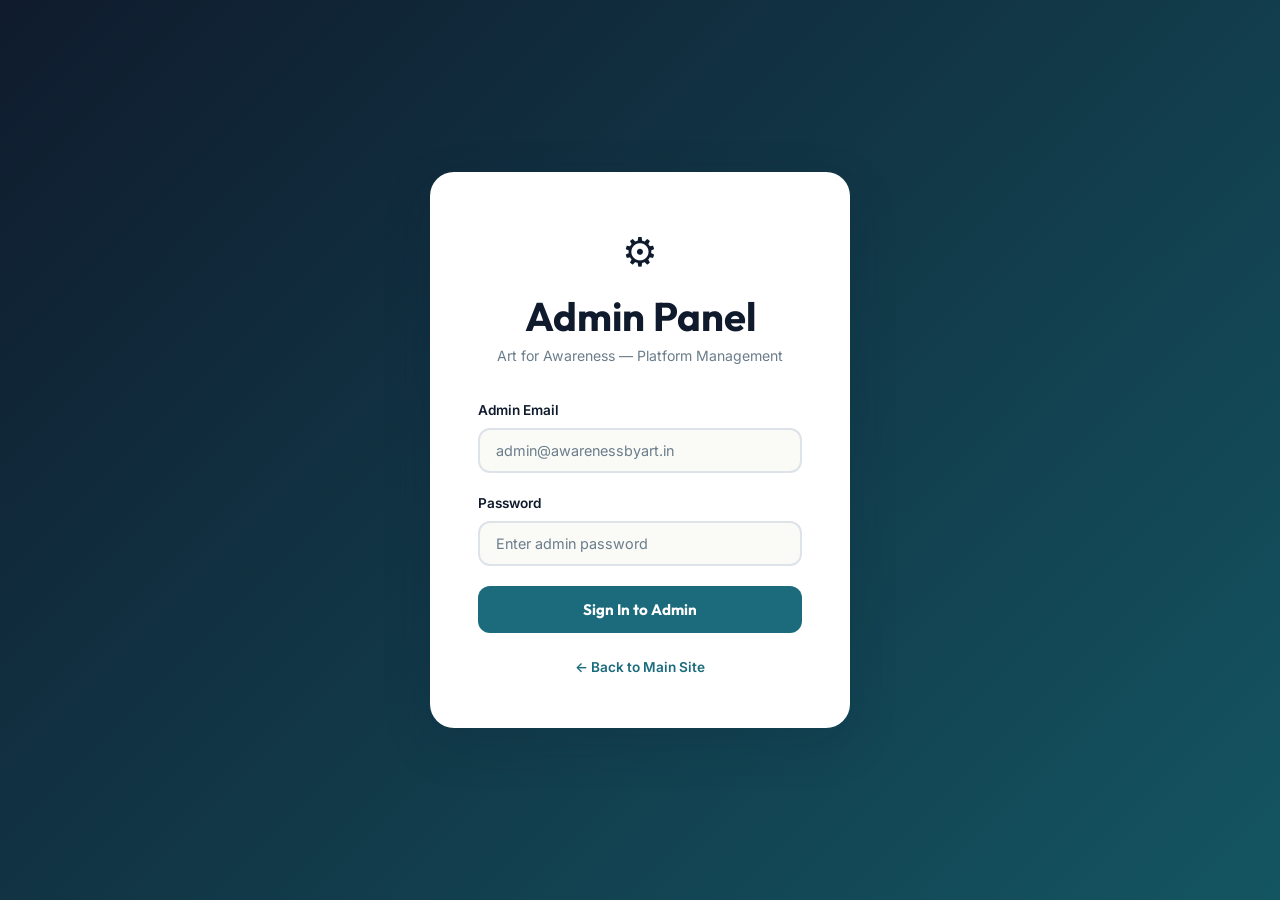
==== commit 08b08f5b: "Rebrand to Art for Awareness + environment themes + stats redesign Brand: - Renamed from "Awareness " ====
--- a/admin.html
+++ b/admin.html
@@ -3,7 +3,7 @@
 <head>
   <meta charset="UTF-8" />
   <meta name="viewport" content="width=device-width, initial-scale=1.0" />
-  <title>Admin Panel — Awareness by Art</title>
+  <title>Admin Panel — Art for Awareness</title>
   <link rel="icon" href="data:image/svg+xml,<svg xmlns='http://www.w3.org/2000/svg' viewBox='0 0 100 100'><text y='.9em' font-size='90'>&#x2699;</text></svg>" />
   <link rel="stylesheet" href="css/style.css" />
   <link rel="preconnect" href="https://fonts.googleapis.com" />
@@ -105,7 +105,7 @@
     <div style="text-align:center;margin-bottom:32px">
       <div style="font-size:2.5rem;margin-bottom:8px">&#9881;</div>
       <h2 style="margin-bottom:4px">Admin Panel</h2>
-      <p style="color:var(--text-muted);font-size:0.88rem">Awareness by Art &mdash; Platform Management</p>
+      <p style="color:var(--text-muted);font-size:0.88rem">Art for Awareness &mdash; Platform Management</p>
     </div>
     <div class="form-group">
       <label class="form-label" for="admin-email">Admin Email</label>
@@ -129,7 +129,7 @@
     <!-- Sidebar -->
     <div class="admin-sidebar">
       <div class="admin-brand">
-        <h2>Awareness by Art</h2>
+        <h2>Art for Awareness</h2>
         <p>Admin Panel</p>
       </div>
       <div class="admin-nav">
@@ -147,6 +147,9 @@
         </div>
         <div class="admin-nav-item" data-tab="events" onclick="switchAdminTab('events')">
           <span class="nav-icon">&#128197;</span> Events
+        </div>
+        <div class="admin-nav-item" data-tab="inquiries" onclick="switchAdminTab('inquiries')">
+          <span class="nav-icon">&#128236;</span> Inquiries
         </div>
       </div>
       <div class="admin-nav-footer">
--- a/css/style.css
+++ b/css/style.css
@@ -10,22 +10,25 @@
 
 /* ─── CSS Variables ─── */
 :root {
-  --primary: #2E6B7A;
-  --primary-dark: #1d4f5c;
-  --primary-light: #3d8fa2;
-  --primary-pale: #e8f4f7;
-  --navy: #0D2137;
-  --navy-mid: #1a3a55;
-  --gold: #C5A028;
-  --gold-light: #f5d76e;
+  --primary: #1B6B7D;
+  --primary-dark: #145562;
+  --primary-light: #2A8FA5;
+  --primary-pale: #E6F4F7;
+  --secondary: #FF6B5A;
+  --accent: #FFB547;
+  --navy: #0F1B2D;
+  --navy-mid: #1a3350;
+  --dark: #0F1B2D;
+  --gold: #FFB547;
+  --gold-light: #FFD685;
   --silver: #8A9BA8;
-  --bronze: #b87333;
-  --bg: #F2F4F7;
+  --bronze: #CD7F32;
+  --bg: #FAFAF7;
   --bg-white: #ffffff;
   --bg-card: #ffffff;
-  --text-primary: #0D2137;
-  --text-secondary: #4A6070;
-  --text-muted: #8A9BA8;
+  --text-primary: #0F1B2D;
+  --text-secondary: #4A5E6D;
+  --text-muted: #6B7D8A;
   --border: #DDE3E8;
   --border-light: #EEF1F4;
   --success: #22c55e;
@@ -747,6 +750,38 @@
   .btn-register { padding: 8px 14px; font-size: 0.8rem; }
 }
 
+/* ─── Impact Stats Grid (Redesigned) ─── */
+.impact-stats-grid {
+  display: grid; grid-template-columns: repeat(4, 1fr); gap: 20px;
+}
+.impact-stat-card {
+  background: var(--bg-card); border-radius: var(--radius-xl); padding: 28px 24px;
+  text-align: center; border: 1px solid var(--border-light);
+  transition: var(--transition);
+}
+.impact-stat-card:hover { transform: translateY(-4px); box-shadow: var(--shadow-md); }
+.impact-stat-icon {
+  width: 56px; height: 56px; border-radius: 50%;
+  display: flex; align-items: center; justify-content: center;
+  font-size: 1.5rem; margin: 0 auto 16px;
+}
+.impact-stat-value {
+  font-family: var(--font-heading); font-size: 2.2rem; font-weight: 900;
+  line-height: 1; margin-bottom: 6px;
+}
+.impact-stat-label {
+  font-size: 0.82rem; font-weight: 600; color: var(--text-muted);
+  text-transform: uppercase; letter-spacing: 0.06em;
+}
+@media (max-width: 768px) {
+  .impact-stats-grid { grid-template-columns: repeat(2, 1fr); gap: 12px; }
+  .impact-stat-card { padding: 20px 16px; }
+  .impact-stat-value { font-size: 1.6rem; }
+}
+@media (max-width: 480px) {
+  .impact-stats-grid { grid-template-columns: 1fr 1fr; }
+}
+
 /* ─── Focus Visible (Keyboard Accessibility) ─── */
 :focus-visible {
   outline: 2px solid var(--primary);
